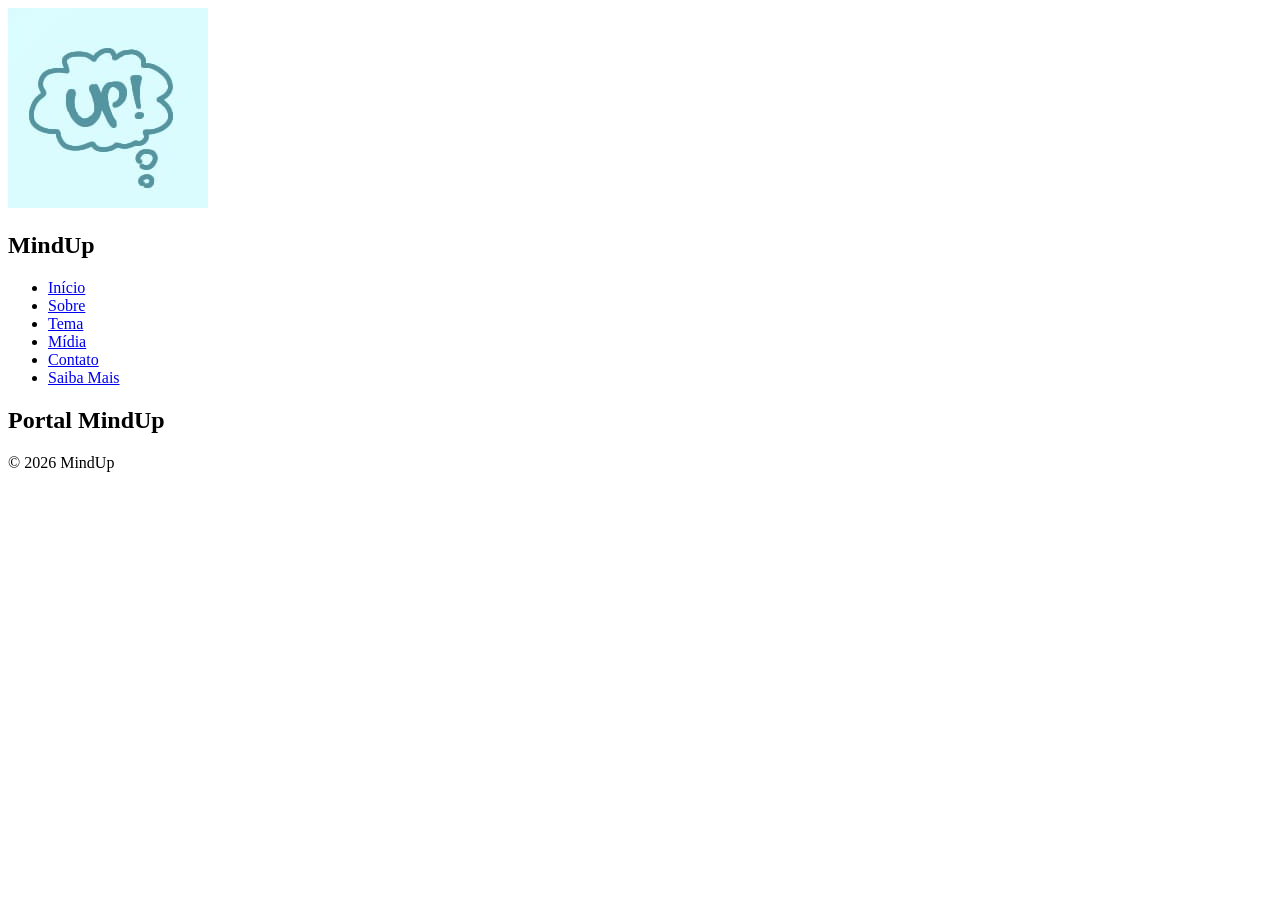
==== index.html @ d1b93f94 "index.html" ====
<!DOCTYPE html>
<html lang="pt-BR">
<head>

<meta charset="UTF-8">
<meta name="viewport" content="width=device-width, initial-scale=1.0">

<title> MindUp - Início </title>

<link rel="icon" type="image/png" href="imagens/Favicon.jpg">

<link rel="preconnect" href="https://fonts.googleapis.com">
<link rel="preconnect" href="https://fonts.gstatic.com" crossorigin>

<link href="https://fonts.googleapis.com/css2?family=Poppins:wght@400;500;600;700&display=swap" rel="stylesheet">

<link rel="stylesheet" href="css/estilo.css">

</head>

<body class="pagina-index">

<nav>

    <div class="logo">
        <img src="imagens/Favicon.jpg" alt="Logo MindUp">
        <h1>MindUp</h1>
    </div>

    <ul>

        <li><a class="ativo" href="index.html">Início</a></li>
        <li><a href="sobre.html">Sobre</a></li>
        <li><a href="tema.html">Tema</a></li>
        <li><a href="midia.html">Mídia</a></li>
        <li><a href="contato.html">Contato</a></li>
        <li><a href="extra.html">Saiba Mais</a></li>

    </ul>

</nav>

<header>

    <h2>Portal MindUp</h2>

</header>

<main>

    <!-- Conteúdo da página -->

</main>

<footer>

    <p>© 2026 MindUp</p>

</footer>

</body>
</html>

 </footer>
</body>
</html>
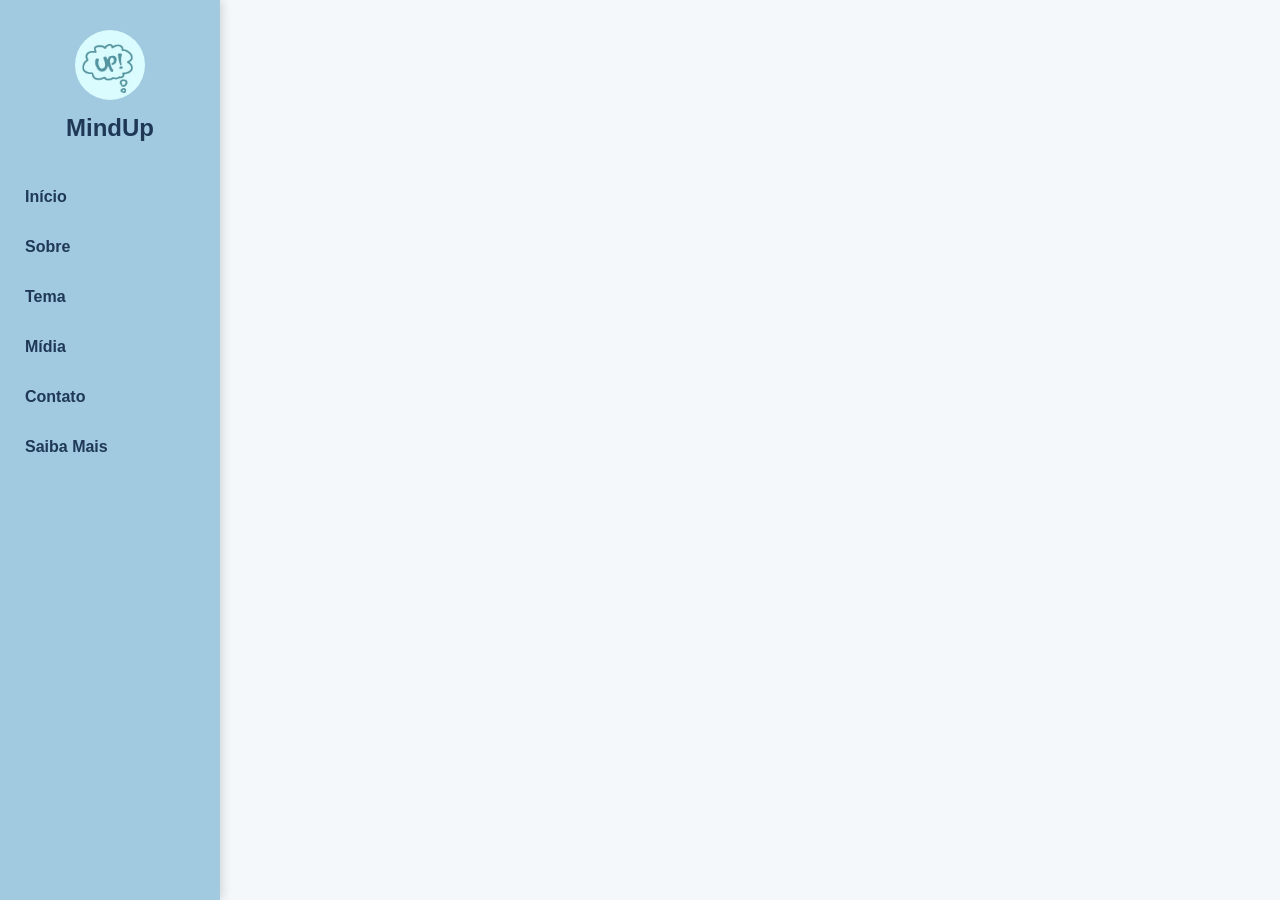
==== commit fa0da68e: "index.html" ====
--- a/index.html
+++ b/index.html
@@ -60,7 +60,3 @@
 
 </body>
 </html>
-
- </footer>
-</body>
-</html>
--- a/css/estilo.css
+++ b/css/estilo.css
@@ -0,0 +1,88 @@
+/* =========================
+   VARIÁVEIS
+========================= */
+:root
+{
+    --cor-principal:#4f83b5;
+    --cor-menu:#a1c9e0;
+    --cor-hover:#8bb8d3;
+    --cor-texto:#1e3855;
+    --cor-fundo:#f5f8fb;
+}
+
+/* =========================
+   RESET
+========================= */
+*{
+    margin:0;
+    padding:0;
+    box-sizing:border-box;
+}
+
+/* =========================
+   BODY
+========================= */
+body
+{
+    font-family:'Poppins',sans-serif;
+    background:var(--cor-fundo);
+}
+
+/* =========================
+   MENU
+========================= */
+nav
+{
+    position:fixed;
+    left:0;
+    top:0;
+    width:220px;
+    height:100vh;
+    background:var(--cor-menu);
+    box-shadow:2px 0 10px rgba(0,0,0,.15);
+}
+
+.logo
+{
+    text-align:center;
+    padding:30px 15px;
+}
+
+.logo img
+{
+    width:70px;
+    border-radius:50%;
+}
+
+.logo h1
+{
+    color:var(--cor-texto);
+    margin-top:10px;
+}
+
+nav ul
+{
+    list-style:none;
+}
+
+nav li
+{
+    width:100%;
+}
+
+nav a
+{
+    display:block;
+    text-decoration:none;
+    color:var(--cor-texto);
+    padding:16px 20px;
+    font-weight:600;
+    transition:.3s;
+    border-left:5px solid transparent;
+}
+
+nav a:hover
+{
+    background:var(--cor-hover);
+    padding-left:30
+}
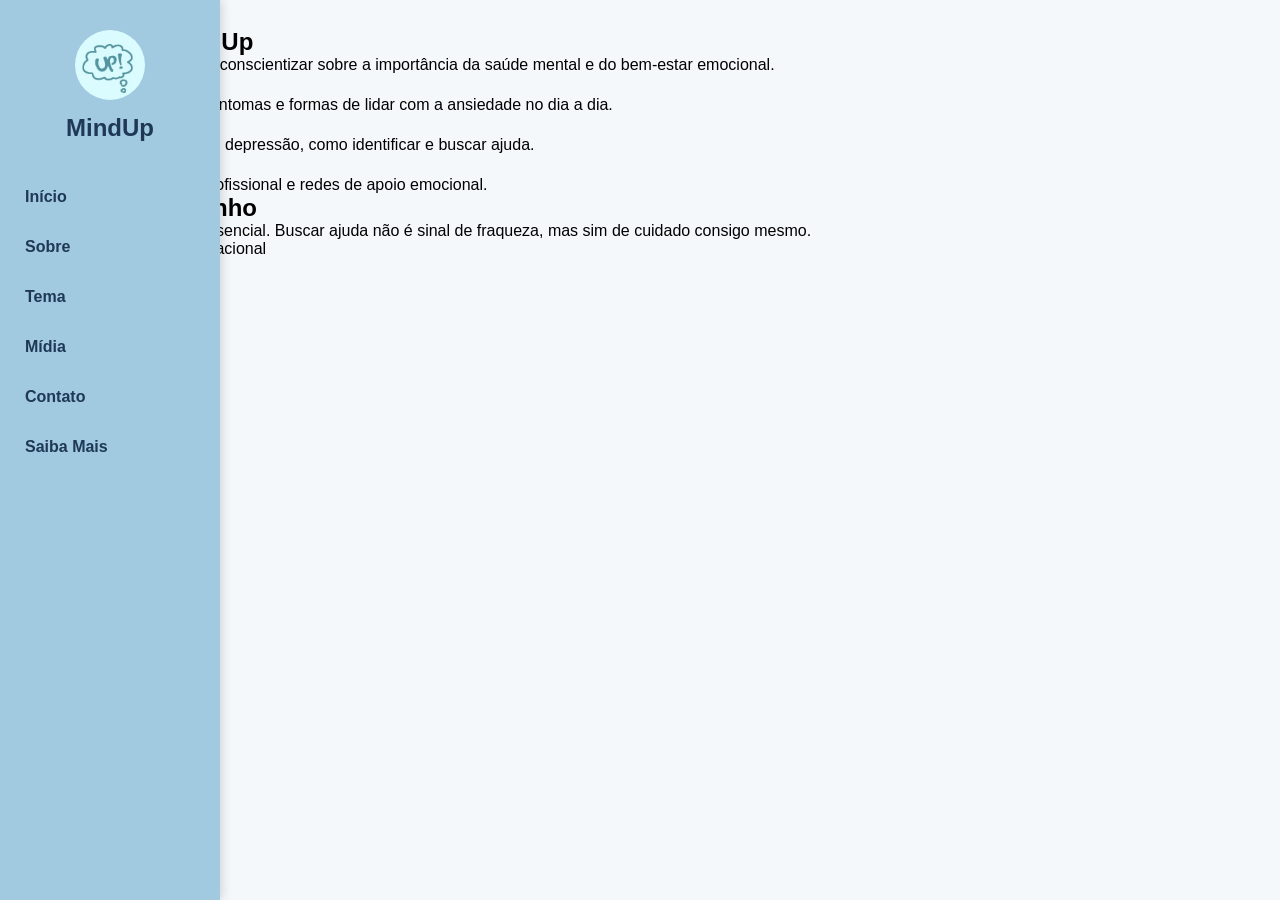
==== commit e1c6f3ef: "Update index.html" ====
--- a/index.html
+++ b/index.html
@@ -5,7 +5,7 @@
 <meta charset="UTF-8">
 <meta name="viewport" content="width=device-width, initial-scale=1.0">
 
-<title> MindUp - Início </title>
+<title>MindUp - Início</title>
 
 <link rel="icon" type="image/png" href="imagens/Favicon.jpg">
 
@@ -48,13 +48,61 @@
 
 <main>
 
-    <!-- Conteúdo da página -->
+    <!-- HERO -->
+    <section class="hero">
+
+        <h1>Bem-vindo ao MindUp</h1>
+
+        <p>
+            Um site criado para informar e conscientizar sobre a importância da saúde mental
+            e do bem-estar emocional.
+        </p>
+
+    </section>
+
+    <!-- CARDS -->
+    <section class="cards">
+
+        <article>
+            <h3>Ansiedade</h3>
+            <p>
+                Entenda os principais sinais, sintomas e formas de lidar com a ansiedade no dia a dia.
+            </p>
+        </article>
+
+        <article>
+            <h3>Depressão</h3>
+            <p>
+                Informações importantes sobre depressão, como identificar e buscar ajuda.
+            </p>
+        </article>
+
+        <article>
+            <h3>Apoio psicológico</h3>
+            <p>
+                Saiba onde encontrar ajuda profissional e redes de apoio emocional.
+            </p>
+        </article>
+
+    </section>
+
+    <!-- DESTAQUE -->
+    <section class="destaque">
+
+        <h2>Você não está sozinho</h2>
+
+        <p>
+            Falar sobre saúde mental é essencial. Buscar ajuda não é sinal de fraqueza,
+            mas sim de cuidado consigo mesmo.
+        </p>
+
+    </section>
 
 </main>
 
 <footer>
 
-    <p>© 2026 MindUp</p>
+    <p>© 2026 MindUp - Projeto educacional</p>
 
 </footer>
 
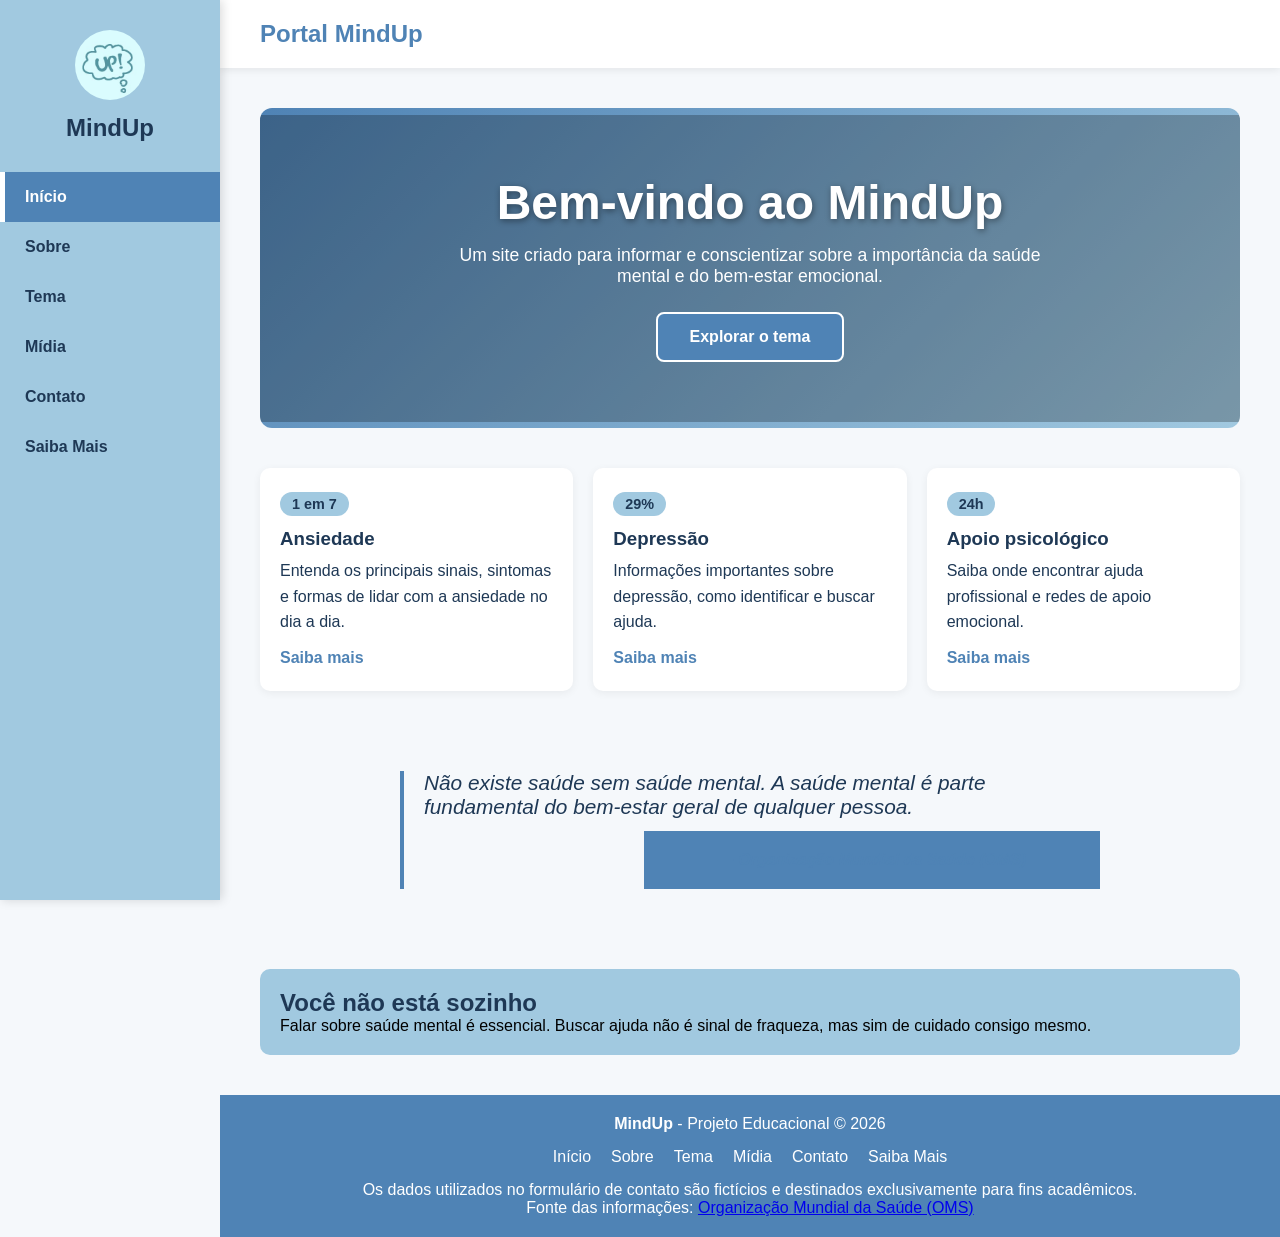
==== commit d8175362: "Update index.html" ====
--- a/index.html
+++ b/index.html
@@ -51,12 +51,18 @@
     <!-- HERO -->
     <section class="hero">
 
-        <h1>Bem-vindo ao MindUp</h1>
+        <div class="hero-overlay">
 
-        <p>
-            Um site criado para informar e conscientizar sobre a importância da saúde mental
-            e do bem-estar emocional.
-        </p>
+            <h1>Bem-vindo ao MindUp</h1>
+
+            <p>
+                Um site criado para informar e conscientizar sobre a importância da saúde mental
+                e do bem-estar emocional.
+            </p>
+
+            <a class="btn-cta" href="tema.html">Explorar o tema</a>
+
+        </div>
 
     </section>
 
@@ -64,25 +70,44 @@
     <section class="cards">
 
         <article>
+            <span class="card-numero">1 em 7</span>
             <h3>Ansiedade</h3>
             <p>
                 Entenda os principais sinais, sintomas e formas de lidar com a ansiedade no dia a dia.
             </p>
+            <a href="tema.html">Saiba mais</a>
         </article>
 
         <article>
+            <span class="card-numero">29%</span>
             <h3>Depressão</h3>
             <p>
                 Informações importantes sobre depressão, como identificar e buscar ajuda.
             </p>
+            <a href="tema.html">Saiba mais</a>
         </article>
 
         <article>
+            <span class="card-numero">24h</span>
             <h3>Apoio psicológico</h3>
             <p>
                 Saiba onde encontrar ajuda profissional e redes de apoio emocional.
             </p>
+            <a href="extra.html">Saiba mais</a>
         </article>
+
+    </section>
+
+    <!-- CITAÇÃO -->
+    <section class="citacao">
+
+        <blockquote cite="https://www.who.int/">
+            <p>
+                Não existe saúde sem saúde mental. A saúde mental é parte fundamental
+                do bem-estar geral de qualquer pessoa.
+            </p>
+            <footer>— <cite>Organização Mundial da Saúde (OMS)</cite></footer>
+        </blockquote>
 
     </section>
 
@@ -102,9 +127,32 @@
 
 <footer>
 
-    <p>© 2026 MindUp - Projeto educacional</p>
+    <p><strong>MindUp</strong> - Projeto Educacional © 2026</p>
+
+    <nav>
+
+        <a href="index.html">Início</a>
+        <a href="sobre.html">Sobre</a>
+        <a href="tema.html">Tema</a>
+        <a href="midia.html">Mídia</a>
+        <a href="contato.html">Contato</a>
+        <a href="extra.html">Saiba Mais</a>
+
+    </nav>
+
+    <p>
+        Os dados utilizados no formulário de contato são fictícios e destinados exclusivamente para fins acadêmicos.
+    </p>
+
+    <p>
+        Fonte das informações:
+        <a href="https://www.who.int/" target="_blank">
+            Organização Mundial da Saúde (OMS)
+        </a>
+    </p>
 
 </footer>
 
+
 </body>
 </html>
--- a/css/estilo.css
+++ b/css/estilo.css
@@ -1,8 +1,22 @@
-/* =========================
-   VARIÁVEIS
-========================= */
-:root
-{
+/* ===================================================
+   ESTILO.CSS — MINDUP — SAÚDE MENTAL ENTRE JOVENS
+   Grupo: 
+   /* ===================================================
+   ESTILO.CSS — MINDUP — SAÚDE MENTAL ENTRE JOVENS
+   Grupo:
+        Arthur Seiji Shibukawa Araujo
+        Davi Silva Nascimento
+        Julia Sophia Ferreira Francisco
+        Alexandra Lucia da Silva
+        Luis Carlos da Costa Amaral Filho
+        Kaua Hideyuki Cares Kubota
+        Matheus dos Reis Bueno Jesus Alves
+   Data: 06/07/2026
+=================================================== */
+
+
+/* === 1. VARIAVEIS GLOBAIS (TOKENS DE DESIGN) === */
+:root{
     --cor-principal:#4f83b5;
     --cor-menu:#a1c9e0;
     --cor-hover:#8bb8d3;
@@ -10,29 +24,55 @@
     --cor-fundo:#f5f8fb;
 }
 
-/* =========================
-   RESET
-========================= */
-*{
+
+/* === 2. RESET E BASE === */
+*, *::before, *::after{
     margin:0;
     padding:0;
     box-sizing:border-box;
 }
 
-/* =========================
-   BODY
-========================= */
-body
-{
+html{
+    font-size:16px;
+}
+
+body{
     font-family:'Poppins',sans-serif;
     background:var(--cor-fundo);
 }
 
-/* =========================
-   MENU
-========================= */
-nav
-{
+
+/* === 3. TIPOGRAFIA === */
+h1, h2, h3{
+    color:var(--cor-texto);
+}
+
+
+/* === 4. COMPONENTES REUTILIZAVEIS === */
+/* botoes, cards, badges, etc. */
+.btn-cta{
+    display:inline-block;
+    background:var(--cor-principal);
+    color:white;
+    text-decoration:none;
+    font-weight:600;
+    padding:14px 32px;
+    border-radius:8px;
+    border:2px solid white;
+    transition:.3s;
+}
+
+.btn-cta:hover{
+    background:white;
+    color:var(--cor-principal);
+}
+
+
+/* === 5. CABECALHO E NAVEGACAO === */
+
+/* Menu lateral - "body > nav" pega SOMENTE o nav que e filho direto
+   do body, sem afetar o nav dentro do footer */
+body > nav{
     position:fixed;
     left:0;
     top:0;
@@ -42,36 +82,26 @@
     box-shadow:2px 0 10px rgba(0,0,0,.15);
 }
 
-.logo
-{
+.logo{
     text-align:center;
     padding:30px 15px;
 }
 
-.logo img
-{
+.logo img{
     width:70px;
     border-radius:50%;
 }
 
-.logo h1
-{
+.logo h1{
     color:var(--cor-texto);
     margin-top:10px;
 }
 
-nav ul
-{
+body > nav ul{
     list-style:none;
 }
 
-nav li
-{
-    width:100%;
-}
-
-nav a
-{
+body > nav a{
     display:block;
     text-decoration:none;
     color:var(--cor-texto);
@@ -81,8 +111,211 @@
     border-left:5px solid transparent;
 }
 
-nav a:hover
-{
+body > nav a:hover{
     background:var(--cor-hover);
-    padding-left:30
-}
+    padding-left:30px;
+}
+
+body > nav a.ativo{
+    background:var(--cor-principal);
+    color:white;
+    border-left:5px solid white;
+}
+
+header{
+    margin-left:220px;
+    background:white;
+    padding:20px 40px;
+    box-shadow:0 2px 8px rgba(0,0,0,.08);
+}
+
+header h2{
+    color:var(--cor-principal);
+}
+
+main{
+    margin-left:220px;
+    padding:40px;
+    min-height:70vh;
+}
+
+
+/* === 6. HERO (PAGINA HOME) === */
+.hero{
+    position:relative;
+    min-height:320px;
+    display:flex;
+    align-items:center;
+    justify-content:center;
+    text-align:center;
+    margin-bottom:40px;
+    border-radius:12px;
+    overflow:hidden;
+    background:linear-gradient(135deg, var(--cor-principal), var(--cor-menu));
+}
+
+.hero-overlay{
+    background:rgba(0,0,0,.25);
+    width:100%;
+    height:100%;
+    padding:60px 30px;
+    display:flex;
+    flex-direction:column;
+    align-items:center;
+    justify-content:center;
+}
+
+.hero h1{
+    color:white;
+    font-size:clamp(1.8rem, 4vw + 1rem, 3rem);
+    margin-bottom:15px;
+    text-shadow:1px 2px 6px rgba(0,0,0,.4);
+}
+
+.hero p{
+    color:white;
+    max-width:600px;
+    margin-bottom:25px;
+    font-size:1.1rem;
+}
+
+
+/* === 7. PAGINA HOME === */
+
+/* Cards em grid responsivo */
+.cards{
+    display:grid;
+    grid-template-columns:repeat(auto-fill, minmax(250px, 1fr));
+    gap:20px;
+}
+
+.cards article{
+    position:relative;
+    background:white;
+    padding:24px 20px;
+    border-radius:10px;
+    box-shadow:0 2px 8px rgba(0,0,0,.06);
+    transition:.3s;
+}
+
+.cards article:hover{
+    transform:translateY(-4px);
+    box-shadow:0 6px 16px rgba(0,0,0,.12);
+}
+
+.card-numero{
+    display:inline-block;
+    background:var(--cor-menu);
+    color:var(--cor-texto);
+    font-weight:700;
+    font-size:.9rem;
+    padding:4px 12px;
+    border-radius:20px;
+    margin-bottom:12px;
+}
+
+.cards article h3{
+    color:var(--cor-texto);
+    margin-bottom:8px;
+}
+
+.cards article p{
+    color:var(--cor-texto);
+    margin-bottom:14px;
+    line-height:1.6;
+}
+
+.cards article a{
+    color:var(--cor-principal);
+    font-weight:600;
+    text-decoration:none;
+}
+
+.cards article a:hover{
+    text-decoration:underline;
+}
+
+/* Citação / blockquote */
+.citacao{
+    margin-top:40px;
+    padding:40px 30px;
+    text-align:center;
+}
+
+.citacao blockquote{
+    max-width:700px;
+    margin:0 auto;
+    font-size:1.3rem;
+    font-style:italic;
+    color:var(--cor-texto);
+    border-left:4px solid var(--cor-principal);
+    padding-left:20px;
+    text-align:left;
+}
+
+.citacao blockquote footer{
+    margin-top:12px;
+    font-size:1rem;
+    font-style:normal;
+    font-weight:600;
+    color:var(--cor-principal);
+}
+
+/* Seção de destaque */
+.destaque{
+    margin-top:40px;
+    padding:20px;
+    background:#a1c9e0;
+    border-radius:10px;
+}
+
+
+/* === 8. PAGINA SOBRE === */
+
+
+/* === 9. PAGINA TEMA === */
+
+
+/* === 10. PAGINA MIDIA === */
+
+
+/* === 11. PAGINA CONTATO === */
+
+
+/* === 12. PAGINA EXTRA === */
+
+
+/* === 13. RODAPE === */
+footer{
+    margin-left:220px;
+    background:var(--cor-principal);
+    color:white;
+    text-align:center;
+    padding:20px;
+}
+
+/* Nav dentro do footer (links do rodape) -
+   estilo proprio, independente do menu lateral */
+footer nav{
+    display:flex;
+    flex-wrap:wrap;
+    justify-content:center;
+    gap:10px 20px;
+    margin:15px 0;
+}
+
+footer nav a{
+    color:white;
+    text-decoration:none;
+    font-weight:500;
+}
+
+footer nav a:hover{
+    text-decoration:underline;
+}
+
+
+/* === 14. RESPONSIVIDADE (MEDIA QUERIES) === */
+@media (max-width: 768px){
+
+}
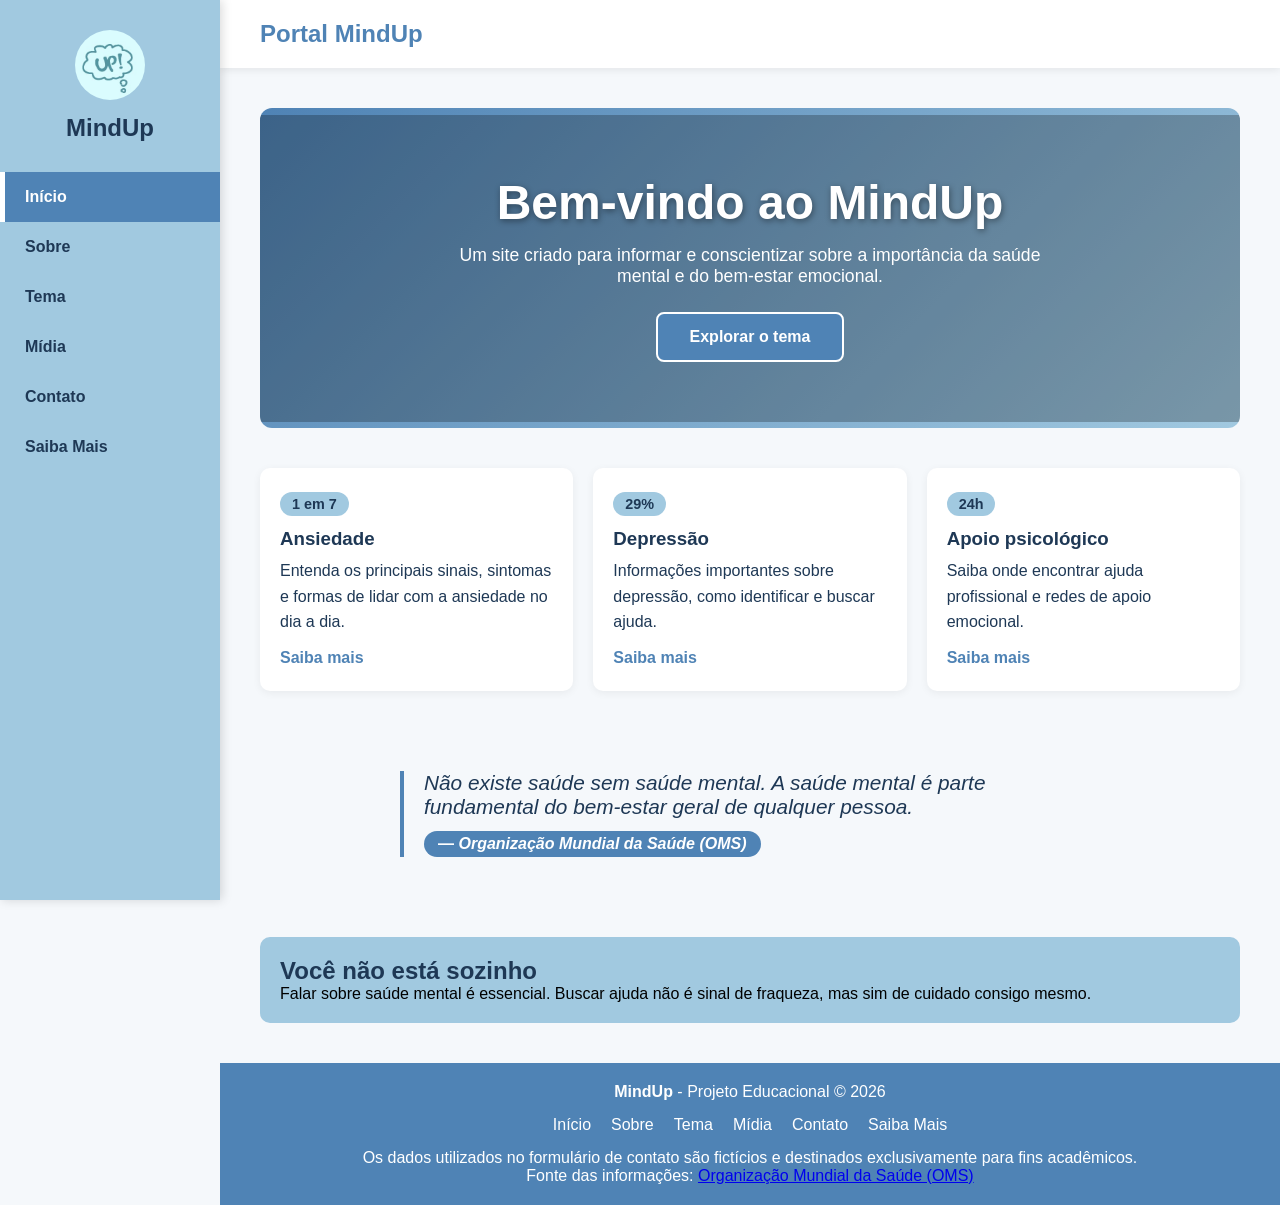
==== commit c707590c: "Update index.html" ====
--- a/css/estilo.css
+++ b/css/estilo.css
@@ -1,7 +1,4 @@
 /* ===================================================
-   ESTILO.CSS — MINDUP — SAÚDE MENTAL ENTRE JOVENS
-   Grupo: 
-   /* ===================================================
    ESTILO.CSS — MINDUP — SAÚDE MENTAL ENTRE JOVENS
    Grupo:
         Arthur Seiji Shibukawa Araujo
@@ -254,11 +251,15 @@
 }
 
 .citacao blockquote footer{
+    display:inline-block;
     margin-top:12px;
     font-size:1rem;
     font-style:normal;
     font-weight:600;
-    color:var(--cor-principal);
+    color:white;
+    background:var(--cor-principal);
+    padding:4px 14px;
+    border-radius:20px;
 }
 
 /* Seção de destaque */
@@ -272,21 +273,518 @@
 
 /* === 8. PAGINA SOBRE === */
 
+.secao-equipe,
+.secao-missao,
+.secao-tabela,
+.secao-timeline{
+    margin-bottom:50px;
+}
+
+.secao-equipe h2,
+.secao-missao h2,
+.secao-tabela h2,
+.secao-timeline h2{
+    border-left:5px solid var(--cor-principal);
+    padding-left:12px;
+    margin-bottom:24px;
+}
+
+/* Cards da equipe - flexbox conforme pedido no enunciado */
+.cards-equipe{
+    display:flex;
+    flex-wrap:wrap;
+    justify-content:center;
+    gap:20px;
+}
+
+.card-membro{
+    background:white;
+    border-radius:10px;
+    padding:24px 20px;
+    text-align:center;
+    width:220px;
+    box-shadow:0 2px 8px rgba(0,0,0,.06);
+    transition:.3s;
+}
+
+.card-membro:hover{
+    transform:translateY(-4px);
+    box-shadow:0 6px 16px rgba(0,0,0,.12);
+}
+
+.card-membro .avatar-iniciais{
+    width:80px;
+    height:80px;
+    border-radius:50%;
+    margin:0 auto 12px;
+    display:flex;
+    align-items:center;
+    justify-content:center;
+    color:white;
+    font-weight:700;
+    font-size:1.4rem;
+    letter-spacing:1px;
+}
+
+.avatar-cor1{ background:linear-gradient(135deg, var(--cor-principal), #6fa8d0); }
+.avatar-cor2{ background:linear-gradient(135deg, #7c5cbf, #a686db); }
+.avatar-cor3{ background:linear-gradient(135deg, #2e9e8f, #5fc4b6); }
+.avatar-cor4{ background:linear-gradient(135deg, #d9822b, #f0a94e); }
+.avatar-cor5{ background:linear-gradient(135deg, #c9556e, #e17f92); }
+
+.card-membro h3{
+    font-size:1rem;
+    margin-bottom:4px;
+}
+
+.card-membro .papel{
+    display:inline-block;
+    color:var(--cor-principal);
+    font-weight:600;
+    font-size:.85rem;
+    margin-bottom:10px;
+}
+
+.card-membro p{
+    font-style:italic;
+    color:var(--cor-texto);
+    font-size:.9rem;
+    line-height:1.5;
+}
+
+/* Missão */
+.secao-missao p{
+    line-height:1.7;
+    color:var(--cor-texto);
+    margin-bottom:14px;
+    max-width:800px;
+}
+
+/* Tabela de dados */
+.tabela-wrapper{
+    overflow-x:auto;
+    background:white;
+    border-radius:10px;
+    box-shadow:0 2px 8px rgba(0,0,0,.06);
+}
+
+.secao-tabela table{
+    width:100%;
+    border-collapse:collapse;
+}
+
+.secao-tabela th,
+.secao-tabela td{
+    padding:14px 16px;
+    text-align:left;
+    border-bottom:1px solid var(--cor-fundo);
+}
+
+.secao-tabela thead th{
+    background:var(--cor-principal);
+    color:white;
+}
+
+.secao-tabela tbody tr:nth-child(even){
+    background:var(--cor-fundo);
+}
+
+.secao-tabela tbody tr:hover{
+    background:var(--cor-menu);
+}
+
+.secao-tabela tfoot td{
+    font-size:.85rem;
+    color:var(--cor-texto);
+    font-style:italic;
+    background:white;
+}
+
+/* Linha do tempo */
+.timeline{
+    list-style:none;
+    position:relative;
+    max-width:700px;
+    padding-left:30px;
+}
+
+.timeline::before{
+    content:"";
+    position:absolute;
+    left:6px;
+    top:6px;
+    bottom:6px;
+    width:3px;
+    background:var(--cor-menu);
+}
+
+.timeline li{
+    position:relative;
+    margin-bottom:26px;
+    padding-left:20px;
+}
+
+.timeline li::before{
+    content:"";
+    position:absolute;
+    left:-30px;
+    top:4px;
+    width:14px;
+    height:14px;
+    border-radius:50%;
+    background:var(--cor-principal);
+    border:3px solid white;
+    box-shadow:0 0 0 2px var(--cor-menu);
+}
+
+.timeline time{
+    display:block;
+    font-weight:700;
+    color:var(--cor-principal);
+    margin-bottom:4px;
+}
+
+.timeline p{
+    color:var(--cor-texto);
+    line-height:1.6;
+}
+
 
 /* === 9. PAGINA TEMA === */
 
+/* Layout de 2 colunas: conteudo principal + aside */
+.layout-tema{
+    display:grid;
+    grid-template-columns:1fr 280px;
+    grid-template-areas:"conteudo aside";
+    gap:40px;
+    align-items:start;
+}
+
+.conteudo-tema{
+    grid-area:conteudo;
+}
+
+.topo-tema{
+    margin-bottom:30px;
+}
+
+.topo-tema h1{
+    font-size:clamp(1.6rem, 3vw + 1rem, 2.6rem);
+    margin-bottom:10px;
+}
+
+.subtitulo{
+    color:var(--cor-principal);
+    font-weight:600;
+    font-size:1.1rem;
+}
+
+.conteudo-tema section{
+    margin-bottom:40px;
+    scroll-margin-top:20px;
+}
+
+.conteudo-tema h2{
+    border-left:5px solid var(--cor-principal);
+    padding-left:12px;
+    margin-bottom:16px;
+}
+
+.conteudo-tema h3{
+    margin:16px 0 8px;
+}
+
+.conteudo-tema p{
+    line-height:1.7;
+    margin-bottom:12px;
+    color:var(--cor-texto);
+}
+
+.conteudo-tema ul{
+    margin:0 0 12px 20px;
+}
+
+.conteudo-tema li{
+    line-height:1.7;
+    margin-bottom:8px;
+}
+
+.conteudo-tema mark{
+    background:var(--cor-menu);
+    padding:0 4px;
+    border-radius:4px;
+}
+
+/* Cards de consequências */
+.grid-consequencias{
+    display:grid;
+    grid-template-columns:repeat(auto-fill, minmax(220px, 1fr));
+    gap:16px;
+}
+
+.card-consequencia{
+    background:white;
+    border-radius:10px;
+    padding:18px;
+    box-shadow:0 2px 8px rgba(0,0,0,.06);
+}
+
+.card-consequencia h3{
+    color:var(--cor-principal);
+    margin-top:0;
+}
+
+/* Depoimentos */
+.aviso-depoimentos{
+    font-style:italic;
+    color:#7a5b00;
+    background:#fff3cd;
+    border:1px solid #ffe08a;
+    padding:12px 16px;
+    border-radius:8px;
+}
+
+#depoimentos blockquote{
+    background:white;
+    border-left:4px solid var(--cor-principal);
+    padding:16px 20px;
+    border-radius:0 10px 10px 0;
+    margin-bottom:16px;
+    box-shadow:0 2px 8px rgba(0,0,0,.05);
+}
+
+#depoimentos blockquote p{
+    margin-bottom:8px;
+}
+
+#depoimentos blockquote footer{
+    font-weight:600;
+    color:var(--cor-texto);
+    font-size:.9rem;
+}
+
+/* Aside com navegação interna */
+.aside-tema{
+    grid-area:aside;
+    position:sticky;
+    top:20px;
+    background:white;
+    padding:20px;
+    border-radius:10px;
+    box-shadow:0 2px 8px rgba(0,0,0,.06);
+}
+
+.aside-tema h3{
+    margin-bottom:12px;
+    color:var(--cor-principal);
+}
+
+.nav-interna{
+    display:flex;
+    flex-direction:column;
+    gap:6px;
+    margin-bottom:20px;
+}
+
+.nav-interna a{
+    color:var(--cor-texto);
+    text-decoration:none;
+    padding:6px 0;
+    border-bottom:1px solid var(--cor-fundo);
+    transition:.2s;
+}
+
+.nav-interna a:hover{
+    color:var(--cor-principal);
+    padding-left:6px;
+}
+
+.link-extra{
+    display:block;
+    text-align:center;
+    background:var(--cor-principal);
+    color:white;
+    text-decoration:none;
+    font-weight:600;
+    padding:12px;
+    border-radius:8px;
+    transition:.3s;
+}
+
+.link-extra:hover{
+    background:var(--cor-texto);
+}
+
 
 /* === 10. PAGINA MIDIA === */
 
 
 /* === 11. PAGINA CONTATO === */
 
+/* Aviso de dados fictícios */
+.aviso-ficticio{
+    background:#fff3cd;
+    border:1px solid #ffe08a;
+    color:#7a5b00;
+    padding:16px 20px;
+    border-radius:8px;
+    margin-bottom:30px;
+}
+
+/* Layout em duas colunas: formulário + informações */
+.secao-contato{
+    display:grid;
+    grid-template-columns:1.3fr 1fr;
+    gap:30px;
+    align-items:start;
+}
+
+.bloco-formulario,
+.bloco-info{
+    background:white;
+    padding:30px;
+    border-radius:10px;
+    box-shadow:0 2px 8px rgba(0,0,0,.06);
+}
+
+.bloco-formulario h3,
+.bloco-info h3{
+    color:var(--cor-principal);
+    margin-bottom:20px;
+}
+
+.bloco-info h4{
+    color:var(--cor-texto);
+    margin:20px 0 10px;
+}
+
+/* Campos do formulário */
+.campo{
+    display:flex;
+    flex-direction:column;
+    margin-bottom:18px;
+}
+
+.campo label,
+.rotulo-grupo{
+    font-weight:600;
+    color:var(--cor-texto);
+    margin-bottom:6px;
+}
+
+.campo input[type="text"],
+.campo input[type="email"],
+.campo input[type="tel"],
+.campo input[type="date"],
+.campo select,
+.campo textarea{
+    border:1px solid #cfd8e3;
+    border-radius:8px;
+    padding:12px 14px;
+    font-family:inherit;
+    font-size:1rem;
+    color:var(--cor-texto);
+    background:var(--cor-fundo);
+    transition:.2s;
+}
+
+.campo input:focus,
+.campo select:focus,
+.campo textarea:focus{
+    outline:3px solid var(--cor-hover);
+    outline-offset:1px;
+    border-color:var(--cor-principal);
+}
+
+.campo textarea{
+    resize:vertical;
+}
+
+/* Radio buttons */
+.opcao-radio{
+    display:flex;
+    align-items:center;
+    gap:8px;
+    margin-bottom:6px;
+}
+
+.opcao-radio label{
+    font-weight:400;
+    margin-bottom:0;
+}
+
+/* Checkbox */
+.campo-checkbox{
+    flex-direction:row;
+    align-items:center;
+    gap:10px;
+}
+
+.campo-checkbox label{
+    margin-bottom:0;
+    font-weight:400;
+}
+
+/* Botão de envio */
+.bloco-formulario button{
+    background:var(--cor-principal);
+    color:white;
+    border:none;
+    padding:14px 28px;
+    border-radius:8px;
+    font-weight:600;
+    font-size:1rem;
+    cursor:pointer;
+    transition:.3s;
+}
+
+.bloco-formulario button:hover{
+    background:var(--cor-texto);
+}
+
+/* address */
+.bloco-info address{
+    font-style:normal;
+    line-height:1.8;
+    color:var(--cor-texto);
+}
+
+.bloco-info address a{
+    color:var(--cor-principal);
+}
+
+/* Horários (dl/dt/dd) */
+.horarios{
+    display:grid;
+    grid-template-columns:auto 1fr;
+    gap:6px 16px;
+}
+
+.horarios dt{
+    font-weight:600;
+    color:var(--cor-texto);
+}
+
+.horarios dd{
+    color:var(--cor-texto);
+}
+
+.bloco-info iframe{
+    border-radius:8px;
+    margin-top:10px;
+}
+
 
 /* === 12. PAGINA EXTRA === */
 
 
 /* === 13. RODAPE === */
-footer{
+
+/* "body > footer" pega SOMENTE o rodapé principal do site (filho direto
+   do body), sem afetar o <footer> usado como assinatura dentro dos
+   blockquotes de citação e depoimentos */
+body > footer{
     margin-left:220px;
     background:var(--cor-principal);
     color:white;
@@ -296,7 +794,7 @@
 
 /* Nav dentro do footer (links do rodape) -
    estilo proprio, independente do menu lateral */
-footer nav{
+body > footer nav{
     display:flex;
     flex-wrap:wrap;
     justify-content:center;
@@ -304,13 +802,13 @@
     margin:15px 0;
 }
 
-footer nav a{
+body > footer nav a{
     color:white;
     text-decoration:none;
     font-weight:500;
 }
 
-footer nav a:hover{
+body > footer nav a:hover{
     text-decoration:underline;
 }
 
@@ -318,4 +816,19 @@
 /* === 14. RESPONSIVIDADE (MEDIA QUERIES) === */
 @media (max-width: 768px){
 
-}
+    .secao-contato{
+        grid-template-columns:1fr;
+    }
+
+    .layout-tema{
+        grid-template-columns:1fr;
+        grid-template-areas:
+            "conteudo"
+            "aside";
+    }
+
+    .aside-tema{
+        position:static;
+    }
+
+}
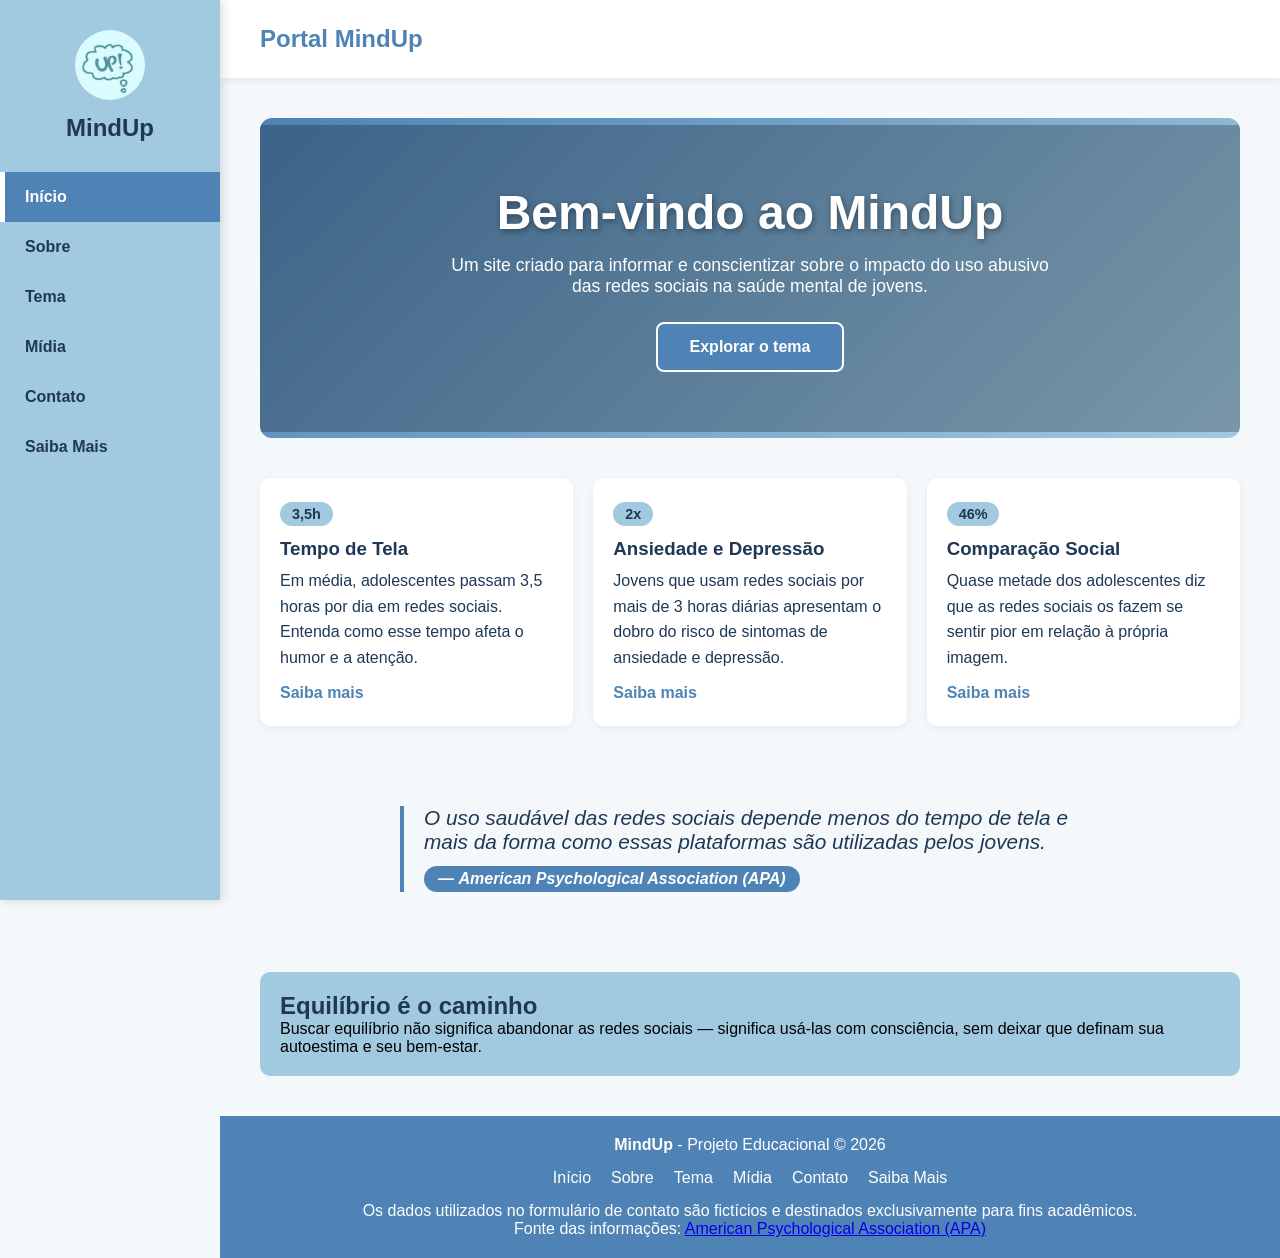
==== commit 19da2bdb: "Update index.html" ====
--- a/index.html
+++ b/index.html
@@ -7,23 +7,23 @@
 
 <title>MindUp - Início</title>
 
-<link rel="icon" type="image/png" href="imagens/Favicon.jpg">
-
+<link rel="icon" type="image/png" href="imagens/Favicon.png">
+ 
 <link rel="preconnect" href="https://fonts.googleapis.com">
 <link rel="preconnect" href="https://fonts.gstatic.com" crossorigin>
-
+ 
 <link href="https://fonts.googleapis.com/css2?family=Poppins:wght@400;500;600;700&display=swap" rel="stylesheet">
-
+ 
 <link rel="stylesheet" href="css/estilo.css">
-
+ 
 </head>
-
+ 
 <body class="pagina-index">
-
+ 
 <nav>
-
+ 
     <div class="logo">
-        <img src="imagens/Favicon.jpg" alt="Logo MindUp">
+        <img src="imagens/Logotipo.png" alt="Logo MindUp">
         <h1>MindUp</h1>
     </div>
 
@@ -56,8 +56,8 @@
             <h1>Bem-vindo ao MindUp</h1>
 
             <p>
-                Um site criado para informar e conscientizar sobre a importância da saúde mental
-                e do bem-estar emocional.
+                Um site criado para informar e conscientizar sobre o impacto do uso
+                abusivo das redes sociais na saúde mental de jovens.
             </p>
 
             <a class="btn-cta" href="tema.html">Explorar o tema</a>
@@ -70,28 +70,31 @@
     <section class="cards">
 
         <article>
-            <span class="card-numero">1 em 7</span>
-            <h3>Ansiedade</h3>
+            <span class="card-numero">3,5h</span>
+            <h3>Tempo de Tela</h3>
             <p>
-                Entenda os principais sinais, sintomas e formas de lidar com a ansiedade no dia a dia.
+                Em média, adolescentes passam 3,5 horas por dia em redes sociais.
+                Entenda como esse tempo afeta o humor e a atenção.
             </p>
             <a href="tema.html">Saiba mais</a>
         </article>
 
         <article>
-            <span class="card-numero">29%</span>
-            <h3>Depressão</h3>
+            <span class="card-numero">2x</span>
+            <h3>Ansiedade e Depressão</h3>
             <p>
-                Informações importantes sobre depressão, como identificar e buscar ajuda.
+                Jovens que usam redes sociais por mais de 3 horas diárias apresentam o
+                dobro do risco de sintomas de ansiedade e depressão.
             </p>
             <a href="tema.html">Saiba mais</a>
         </article>
 
         <article>
-            <span class="card-numero">24h</span>
-            <h3>Apoio psicológico</h3>
+            <span class="card-numero">46%</span>
+            <h3>Comparação Social</h3>
             <p>
-                Saiba onde encontrar ajuda profissional e redes de apoio emocional.
+                Quase metade dos adolescentes diz que as redes sociais os fazem se
+                sentir pior em relação à própria imagem.
             </p>
             <a href="extra.html">Saiba mais</a>
         </article>
@@ -101,12 +104,12 @@
     <!-- CITAÇÃO -->
     <section class="citacao">
 
-        <blockquote cite="https://www.who.int/">
+        <blockquote cite="https://www.apa.org/">
             <p>
-                Não existe saúde sem saúde mental. A saúde mental é parte fundamental
-                do bem-estar geral de qualquer pessoa.
+                O uso saudável das redes sociais depende menos do tempo de tela e
+                mais da forma como essas plataformas são utilizadas pelos jovens.
             </p>
-            <footer>— <cite>Organização Mundial da Saúde (OMS)</cite></footer>
+            <footer>— <cite>American Psychological Association (APA)</cite></footer>
         </blockquote>
 
     </section>
@@ -114,11 +117,11 @@
     <!-- DESTAQUE -->
     <section class="destaque">
 
-        <h2>Você não está sozinho</h2>
+        <h2>Equilíbrio é o caminho</h2>
 
         <p>
-            Falar sobre saúde mental é essencial. Buscar ajuda não é sinal de fraqueza,
-            mas sim de cuidado consigo mesmo.
+            Buscar equilíbrio não significa abandonar as redes sociais — significa usá-las
+            com consciência, sem deixar que definam sua autoestima e seu bem-estar.
         </p>
 
     </section>
@@ -146,8 +149,8 @@
 
     <p>
         Fonte das informações:
-        <a href="https://www.who.int/" target="_blank">
-            Organização Mundial da Saúde (OMS)
+        <a href="https://www.apa.org/" target="_blank">
+            American Psychological Association (APA)
         </a>
     </p>
 
--- a/css/estilo.css
+++ b/css/estilo.css
@@ -1,14 +1,15 @@
 /* ===================================================
-   ESTILO.CSS — MINDUP — SAÚDE MENTAL ENTRE JOVENS
+   ESTILO.CSS — MINDUP — TEMA 9 — Saúde Mental e Uso Abusivo de Redes Sociais
+
    Grupo:
         Arthur Seiji Shibukawa Araujo
         Davi Silva Nascimento
         Julia Sophia Ferreira Francisco
-        Alexandra Lucia da Silva
         Luis Carlos da Costa Amaral Filho
         Kaua Hideyuki Cares Kubota
         Matheus dos Reis Bueno Jesus Alves
    Data: 06/07/2026
+   
 =================================================== */
 
 
@@ -19,6 +20,7 @@
     --cor-hover:#8bb8d3;
     --cor-texto:#1e3855;
     --cor-fundo:#f5f8fb;
+    --altura-header:78px;
 }
 
 
@@ -77,6 +79,7 @@
     height:100vh;
     background:var(--cor-menu);
     box-shadow:2px 0 10px rgba(0,0,0,.15);
+    z-index:200;
 }
 
 .logo{
@@ -119,11 +122,23 @@
     border-left:5px solid white;
 }
 
+/* Cabecalho fixo no topo (DESAFIO): position:fixed + z-index,
+   acompanhando a rolagem da pagina. left:220px evita sobrepor o
+   menu lateral, que tem z-index maior (200) para ficar por cima
+   em telas pequenas quando os dois disputam espaco. */
 header{
-    margin-left:220px;
+    position:fixed;
+    top:0;
+    left:220px;
+    right:0;
+    height:var(--altura-header);
+    margin-left:0;
     background:white;
     padding:20px 40px;
     box-shadow:0 2px 8px rgba(0,0,0,.08);
+    z-index:150;
+    display:flex;
+    align-items:center;
 }
 
 header h2{
@@ -132,6 +147,7 @@
 
 main{
     margin-left:220px;
+    margin-top:var(--altura-header);
     padding:40px;
     min-height:70vh;
 }
@@ -312,25 +328,16 @@
     box-shadow:0 6px 16px rgba(0,0,0,.12);
 }
 
-.card-membro .avatar-iniciais{
+.card-membro .avatar-foto{
     width:80px;
     height:80px;
     border-radius:50%;
     margin:0 auto 12px;
-    display:flex;
-    align-items:center;
-    justify-content:center;
-    color:white;
-    font-weight:700;
-    font-size:1.4rem;
-    letter-spacing:1px;
-}
-
-.avatar-cor1{ background:linear-gradient(135deg, var(--cor-principal), #6fa8d0); }
-.avatar-cor2{ background:linear-gradient(135deg, #7c5cbf, #a686db); }
-.avatar-cor3{ background:linear-gradient(135deg, #2e9e8f, #5fc4b6); }
-.avatar-cor4{ background:linear-gradient(135deg, #d9822b, #f0a94e); }
-.avatar-cor5{ background:linear-gradient(135deg, #c9556e, #e17f92); }
+    display:block;
+    object-fit:cover;
+    background:var(--cor-menu);
+    box-shadow:0 2px 6px rgba(0,0,0,.15);
+}
 
 .card-membro h3{
     font-size:1rem;
@@ -482,7 +489,7 @@
 
 .conteudo-tema section{
     margin-bottom:40px;
-    scroll-margin-top:20px;
+    scroll-margin-top:calc(var(--altura-header) + 20px);
 }
 
 .conteudo-tema h2{
@@ -564,11 +571,13 @@
     font-size:.9rem;
 }
 
-/* Aside com navegação interna */
+/* Aside com navegação interna - top compensa a altura do
+   cabeçalho fixo, senão o aside "sticky" ficaria escondido atrás
+   dele ao rolar a página */
 .aside-tema{
     grid-area:aside;
     position:sticky;
-    top:20px;
+    top:calc(var(--altura-header) + 20px);
     background:white;
     padding:20px;
     border-radius:10px;
@@ -618,6 +627,140 @@
 
 
 /* === 10. PAGINA MIDIA === */
+
+.secao-galeria,
+.secao-video,
+.secao-audio{
+    margin-bottom:50px;
+}
+
+.secao-galeria h2,
+.secao-video h2,
+.secao-audio h2{
+    border-left:5px solid var(--cor-principal);
+    padding-left:12px;
+    margin-bottom:16px;
+}
+
+.intro-galeria{
+    color:var(--cor-texto);
+    max-width:700px;
+    margin-bottom:20px;
+    line-height:1.6;
+}
+
+.intro-galeria code{
+    background:var(--cor-menu);
+    padding:2px 6px;
+    border-radius:4px;
+    font-size:.9rem;
+}
+
+/* Grid da galeria */
+.galeria-grid{
+    display:grid;
+    grid-template-columns:repeat(auto-fill, minmax(280px, 1fr));
+    gap:20px;
+}
+
+.galeria-grid figure{
+    background:white;
+    border-radius:10px;
+    overflow:hidden;
+    box-shadow:0 2px 8px rgba(0,0,0,.06);
+}
+
+.galeria-grid img{
+    width:100%;
+    height:200px;
+    object-fit:cover;
+    display:block;
+    transition:.3s;
+}
+
+.galeria-grid figure:hover img{
+    transform:scale(1.03);
+}
+
+.galeria-grid figcaption{
+    padding:12px 14px;
+    font-size:.8rem;
+    color:var(--cor-texto);
+    line-height:1.5;
+}
+
+/* Vídeo */
+.video-wrapper{
+    position:relative;
+    width:100%;
+    max-width:800px;
+    aspect-ratio:16/9;
+    border-radius:10px;
+    overflow:hidden;
+    box-shadow:0 2px 8px rgba(0,0,0,.08);
+    background:black;
+}
+
+.video-wrapper video{
+    width:100%;
+    height:100%;
+    display:block;
+    object-fit:contain;
+}
+
+.video-wrapper iframe{
+    width:100%;
+    height:100%;
+    border:0;
+}
+
+.video-fonte-overlay{
+    position:absolute;
+    top:12px;
+    right:12px;
+    background:rgba(0,0,0,.75);
+    color:white;
+    padding:6px 14px;
+    border-radius:20px;
+    font-size:.8rem;
+    font-weight:600;
+    text-decoration:none;
+    opacity:0;
+    transform:translateY(-6px);
+    transition:.25s;
+    pointer-events:none;
+}
+
+.video-wrapper:hover .video-fonte-overlay{
+    opacity:1;
+    transform:translateY(0);
+    pointer-events:auto;
+}
+
+.video-fonte-overlay:hover{
+    background:var(--cor-principal);
+}
+
+/* Áudio */
+.audio-wrapper{
+    background:white;
+    padding:20px;
+    border-radius:10px;
+    box-shadow:0 2px 8px rgba(0,0,0,.06);
+    max-width:600px;
+}
+
+.audio-wrapper audio{
+    width:100%;
+}
+
+.creditos-midia{
+    margin-top:12px;
+    font-size:.85rem;
+    font-style:italic;
+    color:var(--cor-texto);
+    max-width:700px;
+}
 
 
 /* === 11. PAGINA CONTATO === */
@@ -778,6 +921,199 @@
 
 /* === 12. PAGINA EXTRA === */
 
+.secao-orgs,
+.secao-leituras,
+.secao-acoes,
+.secao-dados,
+.secao-glossario{
+    margin-bottom:50px;
+}
+
+.secao-orgs h2,
+.secao-leituras h2,
+.secao-acoes h2,
+.secao-dados h2,
+.secao-glossario h2{
+    border-left:5px solid var(--cor-principal);
+    padding-left:12px;
+    margin-bottom:20px;
+}
+
+/* Cards de organizações */
+.grid-orgs{
+    display:grid;
+    grid-template-columns:repeat(auto-fill, minmax(260px, 1fr));
+    gap:20px;
+}
+
+.card-org{
+    background:white;
+    padding:22px;
+    border-radius:10px;
+    box-shadow:0 2px 8px rgba(0,0,0,.06);
+    transition:.3s;
+}
+
+.card-org:hover{
+    transform:translateY(-4px);
+    box-shadow:0 6px 16px rgba(0,0,0,.12);
+}
+
+.card-org h3{
+    color:var(--cor-principal);
+    font-size:1.05rem;
+    margin-bottom:8px;
+}
+
+.card-org p{
+    color:var(--cor-texto);
+    font-size:.9rem;
+    line-height:1.6;
+    margin-bottom:12px;
+}
+
+.card-org a{
+    color:var(--cor-principal);
+    font-weight:600;
+    text-decoration:none;
+    font-size:.9rem;
+}
+
+.card-org a[target="_blank"]::after{
+    content:" ↗";
+}
+
+.card-org a:hover{
+    text-decoration:underline;
+}
+
+/* Leituras e pesquisas */
+.lista-leituras{
+    list-style:none;
+    max-width:800px;
+}
+
+.lista-leituras li{
+    background:white;
+    padding:16px 20px;
+    border-radius:8px;
+    margin-bottom:12px;
+    line-height:1.6;
+    box-shadow:0 2px 8px rgba(0,0,0,.05);
+}
+
+.lista-leituras a{
+    color:var(--cor-principal);
+    font-weight:600;
+    text-decoration:none;
+    margin-left:6px;
+}
+
+.lista-leituras a[target="_blank"]::after{
+    content:" ↗";
+}
+
+.lista-leituras a:hover{
+    text-decoration:underline;
+}
+
+/* Ações práticas */
+.lista-acoes{
+    max-width:700px;
+    padding-left:22px;
+}
+
+.lista-acoes li{
+    margin-bottom:12px;
+    line-height:1.6;
+    color:var(--cor-texto);
+}
+
+/* Dados e estatísticas */
+.lista-dados{
+    list-style:none;
+    max-width:700px;
+}
+
+.lista-dados li{
+    margin-bottom:10px;
+}
+
+.lista-dados a{
+    color:var(--cor-principal);
+    font-weight:600;
+    text-decoration:none;
+}
+
+.lista-dados a::after{
+    content:" ↗";
+}
+
+.lista-dados a:hover{
+    text-decoration:underline;
+}
+
+/* Glossário - tabela */
+.secao-glossario .tabela-wrapper{
+    overflow-x:auto;
+    background:white;
+    border-radius:10px;
+    box-shadow:0 2px 8px rgba(0,0,0,.06);
+    margin-bottom:30px;
+}
+
+.secao-glossario table{
+    width:100%;
+    border-collapse:collapse;
+}
+
+.secao-glossario th,
+.secao-glossario td{
+    padding:14px 16px;
+    text-align:left;
+    border-bottom:1px solid var(--cor-fundo);
+}
+
+.secao-glossario thead th{
+    background:var(--cor-principal);
+    color:white;
+}
+
+.secao-glossario tbody tr:nth-child(even){
+    background:var(--cor-fundo);
+}
+
+.secao-glossario tbody tr:hover{
+    background:var(--cor-menu);
+}
+
+/* Glossário expansível (desafio) */
+.glossario-expansivel h3{
+    margin-bottom:12px;
+    font-size:1rem;
+    color:var(--cor-texto);
+}
+
+.glossario-expansivel details{
+    background:white;
+    border-radius:8px;
+    padding:12px 16px;
+    margin-bottom:10px;
+    box-shadow:0 2px 8px rgba(0,0,0,.05);
+}
+
+.glossario-expansivel summary{
+    cursor:pointer;
+    font-weight:600;
+    color:var(--cor-principal);
+}
+
+.glossario-expansivel p{
+    margin-top:8px;
+    color:var(--cor-texto);
+    line-height:1.6;
+}
+
 
 /* === 13. RODAPE === */
 
